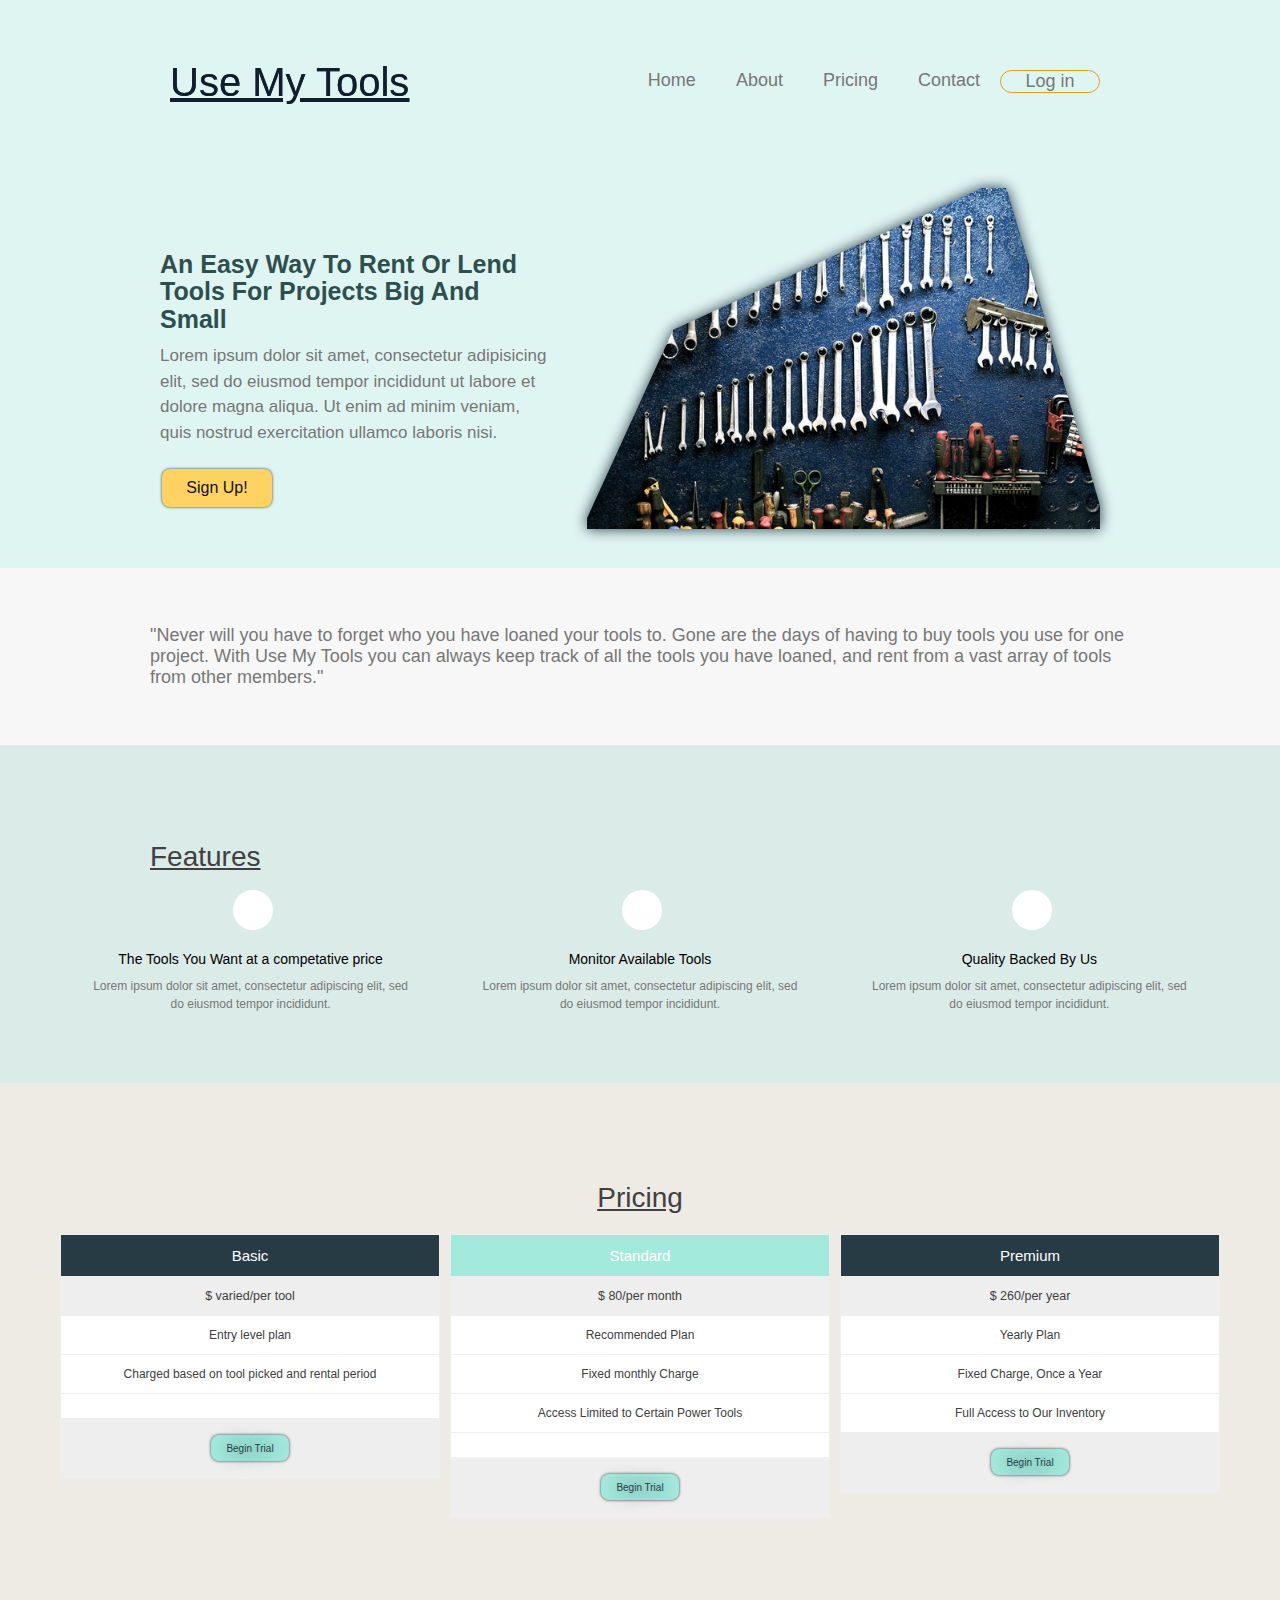
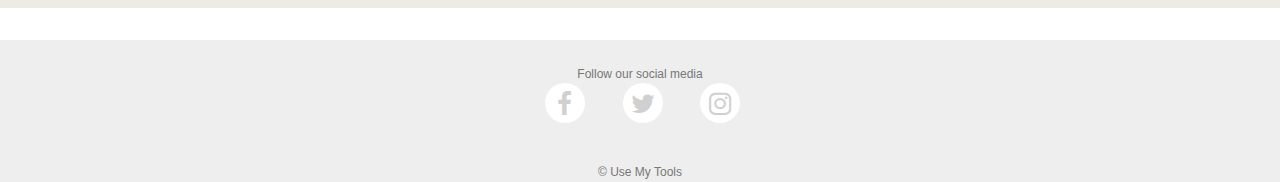
==== index.html @ adf3ab2c "About page completed" ====
<!DOCTYPE html>
<html lang="en">

<head>
  <meta charset="UTF-8">
  <meta name="viewport" content="width=device-width, initial-scale=1.0">
  <meta http-equiv="X-UA-Compatible" content="ie=edge">
  <link rel="stylesheet" href="http://cdnjs.cloudflare.com/ajax/libs/font-awesome/4.6.3/css/font-awesome.min.css">
  <link rel="stylesheet" href="css/index.css" type="text/css">
  <link rel="stylesheet" href="normalize.css" type="text/css">

  <title>Rent My Tools</title>
</head>

<body>
  <div class="first-section">
    <header class="landing container">
      <h1>Use My Tools</h1>
      <div class="navigation">
        <nav>
          <a href="index.html">Home</a>
          <a href="about.html">About</a>
          <a href=#>Pricing</a>
          <a href="#">Contact</a>
          <div class="lite">
            <a href="#">Log in</a>
          </div>
        </nav>
      </div>
    </header>

    <main class="container">
      <section class="top container">
        <h2>An Easy Way To Rent Or Lend Tools For Projects Big And Small</h2>
        <p>Lorem ipsum dolor sit amet, consectetur adipisicing elit, sed do eiusmod tempor incididunt ut labore et dolore magna aliqua. Ut enim ad minim veniam, quis nostrud exercitation ullamco laboris nisi. </p>
        <a href="#">
          <button class="btn">Sign Up!</button>
        </a>
      </section>
      <div class="figure">
        <img class="tools" src="img/img1.jpg" alt="tool workshop with blue background">
      </div>
    </main>
  </div>
  <div class="middle-section ">
    <div class="mission-statement container">
    <h4>"Never will you have to forget who you have loaned your tools to. Gone are the days of having to buy tools you use for one project. With Use My Tools you can always keep track of all the tools you have loaned, and rent from a vast array of
      tools from other members."
    </h4>
  </div>
  </div>

  <div class= "botm">
  <div class= "bottom-section container"><h3>Features</h3></div>
    <div class="grid3">
      <!-- <img class="icon1" src="icon1.PNG" alt=""> -->
      <a href="#" class="social-icons"><i class="fa fa-toolbox"></i></a>
      <h5>The Tools You Want at a competative price</h5>
      <p>Lorem ipsum dolor sit amet, consectetur adipiscing elit, sed do eiusmod tempor incididunt. </p>
    </div>
    <div class="grid3">
      <!-- <img class="icon2" src="icon2.PNG" alt=""> -->
      <a href="#" class="social-icons"><i class="fa fa-tools"></i></a>
      <h5>Monitor Available Tools</h5>
      <p>Lorem ipsum dolor sit amet, consectetur adipiscing elit, sed do eiusmod tempor incididunt. </p>
    </div>
    <div class="grid3">
      <!-- <img class="icon3" src="icon3.PNG" alt=""> -->
      <a href="#" class="social-icons"><i class="fa fa-hammer"></i></a>
      <h5>Quality Backed By Us</h5>
      <p>Lorem ipsum dolor sit amet, consectetur adipiscing elit, sed do eiusmod tempor incididunt. </p>
    </div>
  </div>

  <div class="pricing ">
    <div class="price2 ">
    <h3>Pricing</h3>
    <div class="flex-container">
  <div class="flex-item">
    <ul class="package ">
      <li class="header">Basic</li>
      <li class="gray">$ varied/per tool </li>
      <li>Entry level plan</li>
      <li>Charged based on tool picked and rental period</li>
      <li></li>
      <li class="gray">
        <button class = "btn2">Begin Trial</button>
      </li>
    </ul>
  </div>
  <div class="flex-item">
    <ul class="package ptag">
      <li class="header highlight">Standard</li>
      <li class="gray">$ 80/per month</li>
      <li>Recommended Plan</li>
      <li>Fixed monthly Charge</li>
      <li>Access Limited to Certain Power Tools<li>
      <li class="gray">
        <button class = "btn2">Begin Trial</button>
      </li>
    </ul>
  </div>
  <div class="flex-item">
   <ul class="package ptag">
      <li class="header">Premium</li>
      <li class="gray">$ 260/per year</li>
      <li>Yearly Plan</li>
      <li>Fixed Charge, Once a Year</li>
      <li>Full Access to Our Inventory</li>
      <li class="gray">
        <button class = "btn2">Begin Trial</button>
      </li>
    </ul>
  </div>
</div>
</div>
  </div>

</body>
<footer id="myFooter">
  <div class="footer-social">
    <p>Follow our social media</p>
    <a target="_blank" href="#" class="social-icons"><i class="fa fa-facebook"></i></a>
    <a target="_blank" href="#" class="social-icons"><i class="fa fa-twitter"></i></a>
    <a target="_blank" href="#" class="social-icons"><i class="fa fa-instagram"></i></a>
    <p class="footer-copyright">&copy; Use My Tools</p>
  </div>
</footer>


</html>
---- css/index.css ----
html {
  font-size: 62.5%;
}
h1,
h2,
h3,
h4,
h5 {
  margin-top: 20px;
  margin-bottom: 10px;
  font-weight: 500;
  line-height: 1.1;
}
h1 {
  font-size: 3.6rem;
  margin-bottom: 20px;
}
h2 {
  font-size: 3rem;
}
h3 {
  font-size: 2.4rem;
}
h4 {
  font-size: 1.8rem;
}
h5 {
  font-size: 1.4rem;
}
p {
  line-height: 1.5;
  font-size: 1.4rem;
  color: #777;
}
img {
  max-width: 100%;
  height: auto;
}
* {
  margin: 0;
  padding: 0;
  box-sizing: border-box;
}
body {
  font-family: "Helvetica Neue", Helvetica, Arial, sans-serif;
}
.container {
  max-width: 1000px;
  margin: 0 auto;
  padding: 0.7rem 1rem;
  width: 98%;
}
.first-section {
  background-color: #DFF5F2;
  color: #0d1926;
}
.first-section .landing {
  padding-top: 2rem;
}
.first-section h1 {
  font-size: 4rem;
  color: #111E2E;
  text-decoration: underline;
  filter: drop-shadow(0 0 0.3px #273B45);
}
.first-section p {
  font-size: 1.7rem;
  padding-bottom: 20px;
}
.first-section .top {
  width: 500px;
  padding-top: 30px;
}
header {
  display: flex;
  flex-direction: row;
  justify-content: space-between;
}
@media (max-width: 550px) {
  header {
    text-align: center;
  }
}
header nav {
  margin: 2rem auto 0;
  max-width: 600px;
  display: flex;
  flex-direction: row;
  padding: 30px;
}
header nav a {
  text-decoration: none;
  font-size: 1.8rem;
  color: #777;
  padding: 0 20px;
}
header nav a:hover {
  text-shadow: 0 8px 12px 0 rgba(0, 0, 0, 0.2);
  transform: scale(1.025);
}
header nav .lite {
  border: 1px solid #E19F20;
  width: 100px;
  border-radius: 50px;
  text-align: center;
}
main {
  display: flex;
  flex-direction: row;
}
main h2 {
  font-size: 25px;
}
@media (max-width: 550px) {
  main {
    display: flex;
    flex-direction: column;
  }
}
.figure {
  padding: 20px;
  filter: drop-shadow(0 0 7px #273B45);
}
.tools {
  clip-path: polygon(18% 42%, 80% 0%, 100% 100%, 0% 100%);
  padding: 10px;
  clip-path: padding: 10px;
}
.btn {
  border-radius: 0.8rem;
  background-color: #E19F20;
  color: #0A141E;
  width: 11rem;
  padding: 1rem 1.8rem;
  background-color: #ffd262;
  border-color: #e4b34f;
  box-shadow: 0 0 3px #273B45;
}
.middle-section {
  background-color: #f7f7f7;
  width: 100%;
  padding: 50px 30px;
}
.middle-section h4 {
  color: #777;
  line-height: 2.1rem;
  margin: 0;
}
.botm {
  background-color: #DBECE8;
  width: 100%;
  display: flex;
  flex-wrap: wrap;
  justify-content: center;
  padding: 70px 50px;
}
.botm .grid3 {
  padding: 0 30px;
  flex-basis: 33%;
  text-align: center;
}
.fa {
  font-size: 26px;
  margin-right: 15px;
  margin-left: 20px;
  background-color: white;
  color: #d0d0d0;
  border-radius: 51%;
  /* padding: 10px; */
  height: 40px;
  width: 40px;
  text-align: center;
  line-height: 43px;
  text-decoration: none;
  transition: color 0.2s;
}
.pricing {
  color: #404040;
  background: #eeebe4;
  text-align: center;
  display: flex;
  flex-direction: column;
  padding: 80px 50px;
}
h3 {
  font-size: 28px;
  text-decoration: underline;
  color: #404040;
}
.flex-container {
  display: flex;
  padding: 1rem;
}
.flex-item {
  flex: 1;
  width: 0;
}
.flex-item:not(:last-child) {
  margin-right: 1rem;
}
.package {
  border: 1px solid #eee;
  list-style-type: none;
  margin: 0;
  padding: 0;
  transition: 0.25s;
}
.package:hover {
  box-shadow: 0 8px 12px 0 rgba(0, 0, 0, 0.2);
  transform: scale(1.025);
}
.package .header {
  background-color: #273B45;
  color: #fff;
  font-size: 1.5rem;
}
.package .highlight {
  background-color: #A3EADD;
}
.package li {
  background-color: #fff;
  border-bottom: 1px solid #eee;
  padding: 1.2rem;
  text-align: center;
}
.package .gray {
  background-color: #eee;
  font-size: 1.25rem;
}
.btn2 {
  background-color: #A3EADD;
  border: none;
  border-radius: 0.8rem;
  color: #273B45;
  cursor: pointer;
  padding: 0.75rem 1.5rem;
  font-size: 1rem;
  box-shadow: 0 0 3px #273B45;
  text-shadow: 0 0 20px #273B45;
}
@media (max-width: 880px) {
  button {
    padding: 0.75rem;
  }
}
@media (max-width: 550px) {
  .flex-container {
    flex-wrap: wrap;
  }
  .flex-item {
    flex: 0 0 100%;
    margin-bottom: 1rem;
    width: 100%;
  }
  .flex-item .package:hover {
    box-shadow: none;
    transform: none;
  }
}
#myFooter {
  padding-top: 32px;
}
#myFooter .container {
  text-align: center;
}
#myFooter .footer-copyright {
  margin-top: 40px;
  text-align: center;
  color: #777;
}
#myFooter li {
  display: inline-block;
  margin: 0px 15px;
  line-height: 2;
}
#myFooter .footer-social {
  text-align: center;
  padding-top: 25px;
  padding-bottom: 1px;
  background-color: #eee;
}
#myFooter .fa {
  font-size: 26px;
  margin-right: 15px;
  margin-left: 20px;
  background-color: white;
  color: #d0d0d0;
  border-radius: 51%;
  /* padding: 10px; */
  height: 40px;
  width: 40px;
  text-align: center;
  line-height: 43px;
  text-decoration: none;
  transition: color 0.2s;
}
#myFooter .fa-facebook:hover {
  color: #2b55ff;
}
#myFooter .fa-facebook:focus {
  color: #2b55ff;
}
#myFooter .fa-instagram:hover {
  color: red;
}
#myFooter .fa-instagram:focus {
  color: red;
}
#myFooter .fa-twitter:hover {
  color: #00aced;
}
#myFooter .fa-twitter:focus {
  color: #00aced;
}
#myFooter {
  flex: 0 0 auto;
  -webkit-flex: 0 0 auto;
}
h1 {
  padding: 20px;
}
.top-content {
  display: flex;
  justify-content: space-between;
  padding: 30px;
  border-bottom: double #f7be16;
  margin: 20px;
}
.bottom-content {
  display: flex;
  justify-content: space-between;
  padding: 30px;
  margin: 20px;
}
.container {
  width: 1000px;
  margin: auto;
}
.staff-img {
  width: 300px;
  padding: 5px;
  border: 1px solid #bbded6;
  border-radius: 40%;
}
h2 {
  width: 100%;
  font-weight: bold;
  color: darkslategray;
  font-size: 2rem;
}
p {
  font-size: 1.2rem;
}
ul {
  list-style-type: circle;
  font-size: 1.2rem;
}
button {
  background-color: #F7BE16;
  border: none;
  color: white;
  padding: 15px 32px;
  text-align: center;
  text-decoration: none;
  display: inline-block;
  font-size: 16px;
  margin: 4px 2px;
  border-radius: 12px;
  cursor: pointer;
}
@media (max-width: 550px) {
  .container {
    display: flex;
    flex-direction: column;
    width: 500px;
    margin: 10px auto;
  }
  header {
    text-align: center;
  }
  .top-content {
    flex-direction: column;
    justify-content: center;
    text-align: center;
  }
  .bottom-content {
    flex-direction: column;
    justify-content: center;
    text-align: center;
  }
}
@media (max-width: 880px) {
  .container {
    display: flex;
    flex-direction: column;
    width: 500px;
    margin: 10px auto;
  }
  header {
    text-align: center;
  }
  .top-content {
    flex-direction: column;
    justify-content: center;
    text-align: center;
  }
  .bottom-content {
    flex-direction: column;
    justify-content: center;
    text-align: center;
  }
  .reverse {
    flex-direction: column-reverse;
  }
}
.about h3 {
  padding: 10px 20px;
  color: #216583;
  background-color: #bbded6;
  text-align: center;
}
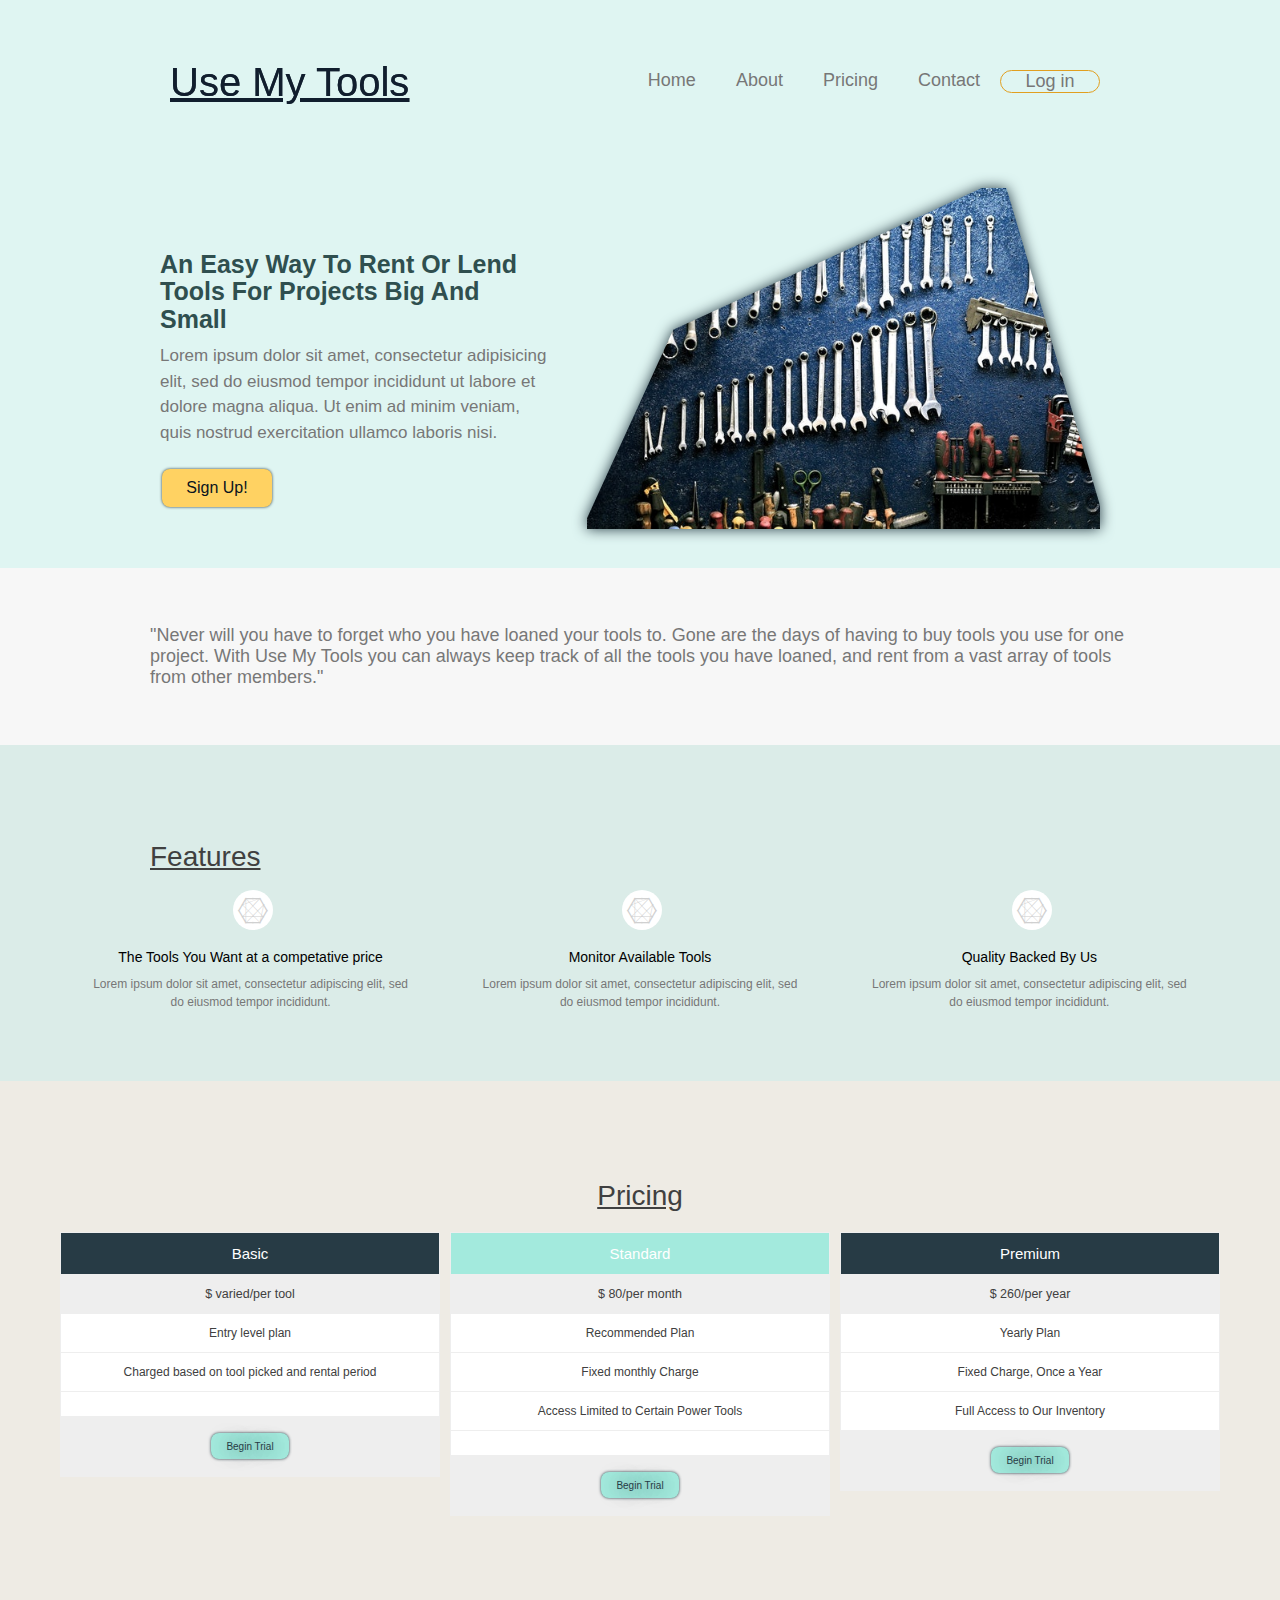
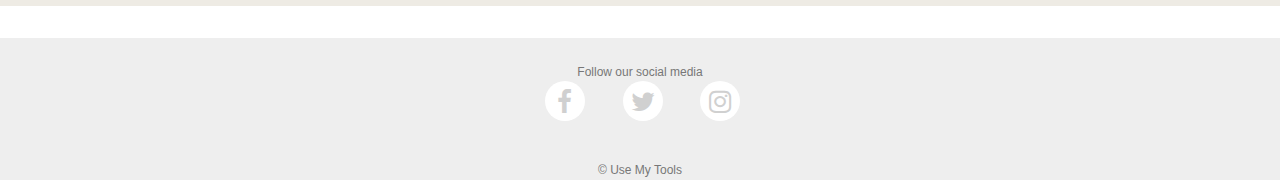
==== commit dfaf9344: "Update fixed icons" ====
--- a/index.html
+++ b/index.html
@@ -53,20 +53,17 @@
   <div class= "botm">
   <div class= "bottom-section container"><h3>Features</h3></div>
     <div class="grid3">
-      <!-- <img class="icon1" src="icon1.PNG" alt=""> -->
-      <a href="#" class="social-icons"><i class="fa fa-toolbox"></i></a>
+      <a href="#" class="social-icons"><i class="fa fa-connectdevelop"></i></a>
       <h5>The Tools You Want at a competative price</h5>
       <p>Lorem ipsum dolor sit amet, consectetur adipiscing elit, sed do eiusmod tempor incididunt. </p>
     </div>
     <div class="grid3">
-      <!-- <img class="icon2" src="icon2.PNG" alt=""> -->
-      <a href="#" class="social-icons"><i class="fa fa-tools"></i></a>
+      <a href="#" class="social-icons"><i class="fa fa-connectdevelop"></i></a>
       <h5>Monitor Available Tools</h5>
       <p>Lorem ipsum dolor sit amet, consectetur adipiscing elit, sed do eiusmod tempor incididunt. </p>
     </div>
     <div class="grid3">
-      <!-- <img class="icon3" src="icon3.PNG" alt=""> -->
-      <a href="#" class="social-icons"><i class="fa fa-hammer"></i></a>
+      <a href="#" class="social-icons"><i class="fa fa-connectdevelop"></i></a>
       <h5>Quality Backed By Us</h5>
       <p>Lorem ipsum dolor sit amet, consectetur adipiscing elit, sed do eiusmod tempor incididunt. </p>
     </div>
@@ -115,7 +112,6 @@
 </div>
 </div>
   </div>
-
 </body>
 <footer id="myFooter">
   <div class="footer-social">
--- a/css/index.css
+++ b/css/index.css
@@ -368,54 +368,56 @@
   border-radius: 12px;
   cursor: pointer;
 }
-@media (max-width: 550px) {
-  .container {
-    display: flex;
-    flex-direction: column;
-    width: 500px;
-    margin: 10px auto;
-  }
-  header {
-    text-align: center;
-  }
-  .top-content {
-    flex-direction: column;
-    justify-content: center;
-    text-align: center;
-  }
-  .bottom-content {
-    flex-direction: column;
-    justify-content: center;
-    text-align: center;
-  }
-}
-@media (max-width: 880px) {
-  .container {
-    display: flex;
-    flex-direction: column;
-    width: 500px;
-    margin: 10px auto;
-  }
-  header {
-    text-align: center;
-  }
-  .top-content {
-    flex-direction: column;
-    justify-content: center;
-    text-align: center;
-  }
-  .bottom-content {
-    flex-direction: column;
-    justify-content: center;
-    text-align: center;
-  }
-  .reverse {
-    flex-direction: column-reverse;
-  }
-}
 .about h3 {
   padding: 10px 20px;
   color: #216583;
   background-color: #bbded6;
   text-align: center;
 }
+@media (max-width: 550px) {
+  .container {
+    display: flex;
+    flex-direction: column;
+    width: 500px;
+    margin: 10px auto;
+  }
+  header {
+    text-align: center;
+  }
+  .top-content {
+    flex-direction: column;
+    justify-content: center;
+    text-align: center;
+  }
+  .bottom-content {
+    flex-direction: column;
+    justify-content: center;
+    text-align: center;
+  }
+}
+@media (max-width: 880px) {
+  .container {
+    display: flex;
+    flex-direction: column;
+    width: 500px;
+    margin: 10px auto;
+  }
+  header {
+    text-align: center;
+  }
+  .top-content {
+    flex-direction: column;
+    justify-content: center;
+    text-align: center;
+  }
+  .bottom-content {
+    flex-direction: column;
+    justify-content: center;
+    text-align: center;
+  }
+  .reverse {
+    display: flex;
+    flex-direction: column-reverse;
+    justify-content: center;
+  }
+}
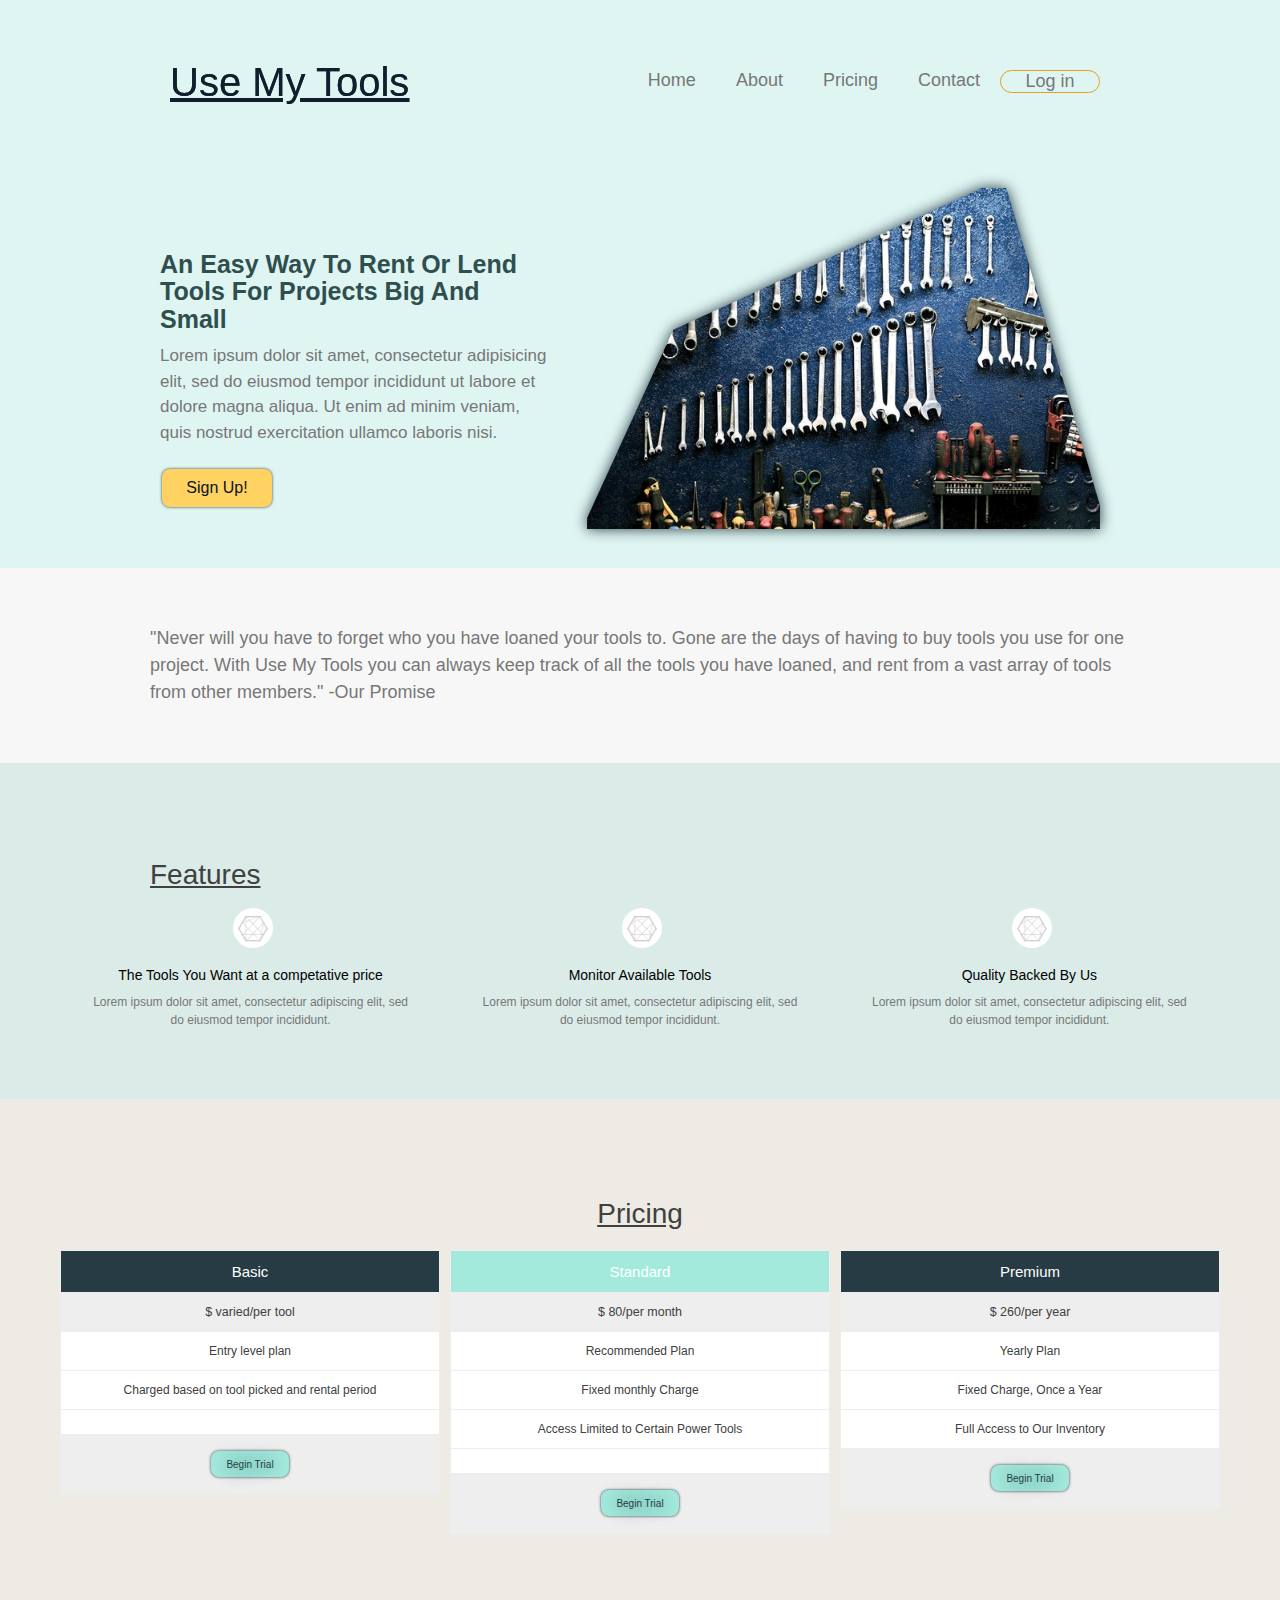
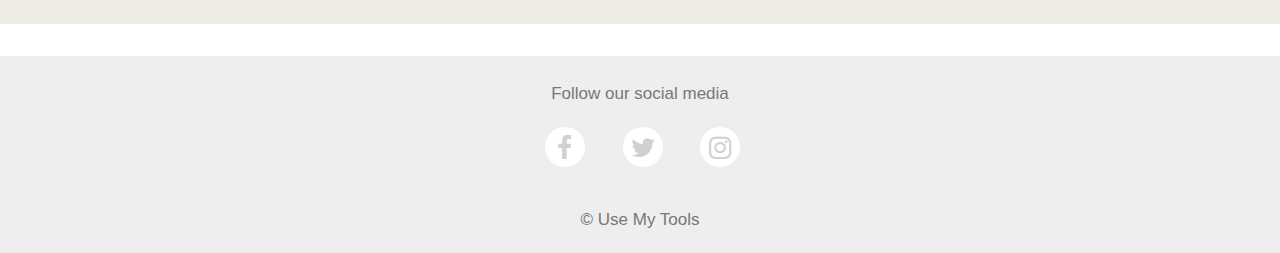
==== commit 965b9a14: "Update still making teaks" ====
--- a/index.html
+++ b/index.html
@@ -5,7 +5,7 @@
   <meta charset="UTF-8">
   <meta name="viewport" content="width=device-width, initial-scale=1.0">
   <meta http-equiv="X-UA-Compatible" content="ie=edge">
-  <link rel="stylesheet" href="http://cdnjs.cloudflare.com/ajax/libs/font-awesome/4.6.3/css/font-awesome.min.css">
+  <link rel="stylesheet" href="https://cdnjs.cloudflare.com/ajax/libs/font-awesome/4.6.3/css/font-awesome.min.css">
   <link rel="stylesheet" href="css/index.css" type="text/css">
   <link rel="stylesheet" href="normalize.css" type="text/css">
 
@@ -45,7 +45,7 @@
   <div class="middle-section ">
     <div class="mission-statement container">
     <h4>"Never will you have to forget who you have loaned your tools to. Gone are the days of having to buy tools you use for one project. With Use My Tools you can always keep track of all the tools you have loaned, and rent from a vast array of
-      tools from other members."
+      tools from other members."  -Our Promise
     </h4>
   </div>
   </div>
--- a/css/index.css
+++ b/css/index.css
@@ -45,7 +45,7 @@
   font-family: "Helvetica Neue", Helvetica, Arial, sans-serif;
 }
 .container {
-  max-width: 1000px;
+  max-width: 100%;
   margin: 0 auto;
   padding: 0.7rem 1rem;
   width: 98%;
@@ -143,7 +143,7 @@
 }
 .middle-section h4 {
   color: #777;
-  line-height: 2.1rem;
+  line-height: 2.7rem;
   margin: 0;
 }
 .botm {
@@ -263,6 +263,10 @@
 #myFooter .container {
   text-align: center;
 }
+#myFooter p {
+  font-size: 1.7rem;
+  padding-bottom: 20px;
+}
 #myFooter .footer-copyright {
   margin-top: 40px;
   text-align: center;
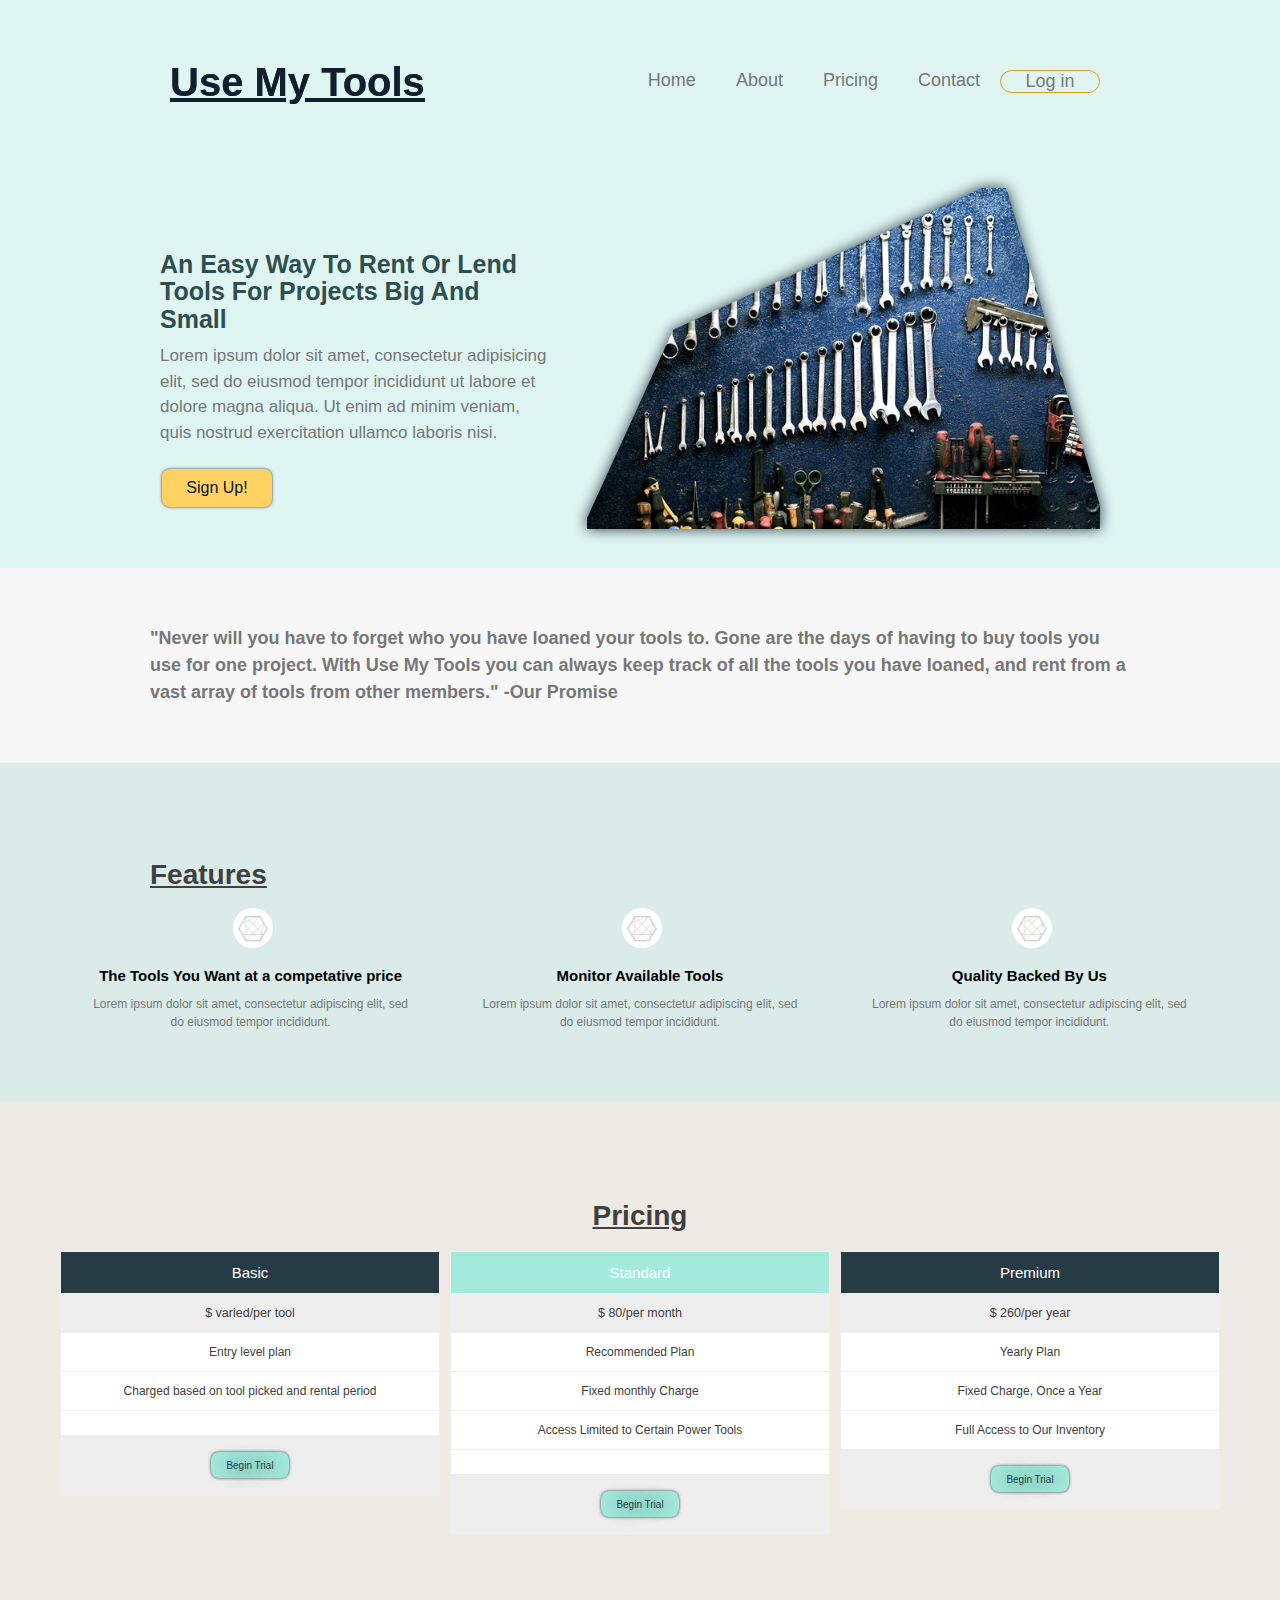
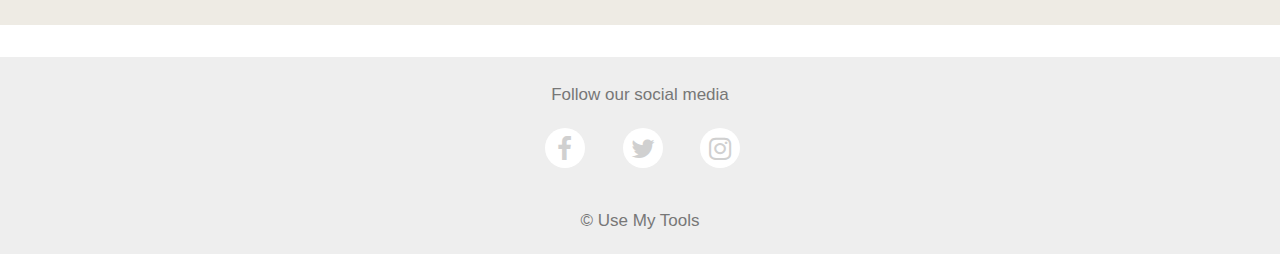
==== commit 02f8c996: "Updating what  have now so to test the deployed site" ====
--- a/index.html
+++ b/index.html
@@ -7,7 +7,6 @@
   <meta http-equiv="X-UA-Compatible" content="ie=edge">
   <link rel="stylesheet" href="https://cdnjs.cloudflare.com/ajax/libs/font-awesome/4.6.3/css/font-awesome.min.css">
   <link rel="stylesheet" href="css/index.css" type="text/css">
-  <link rel="stylesheet" href="normalize.css" type="text/css">
 
   <title>Rent My Tools</title>
 </head>
--- a/css/index.css
+++ b/css/index.css
@@ -8,7 +8,6 @@
 h5 {
   margin-top: 20px;
   margin-bottom: 10px;
-  font-weight: 500;
   line-height: 1.1;
 }
 h1 {
@@ -25,7 +24,7 @@
   font-size: 1.8rem;
 }
 h5 {
-  font-size: 1.4rem;
+  font-size: 1.5rem;
 }
 p {
   line-height: 1.5;
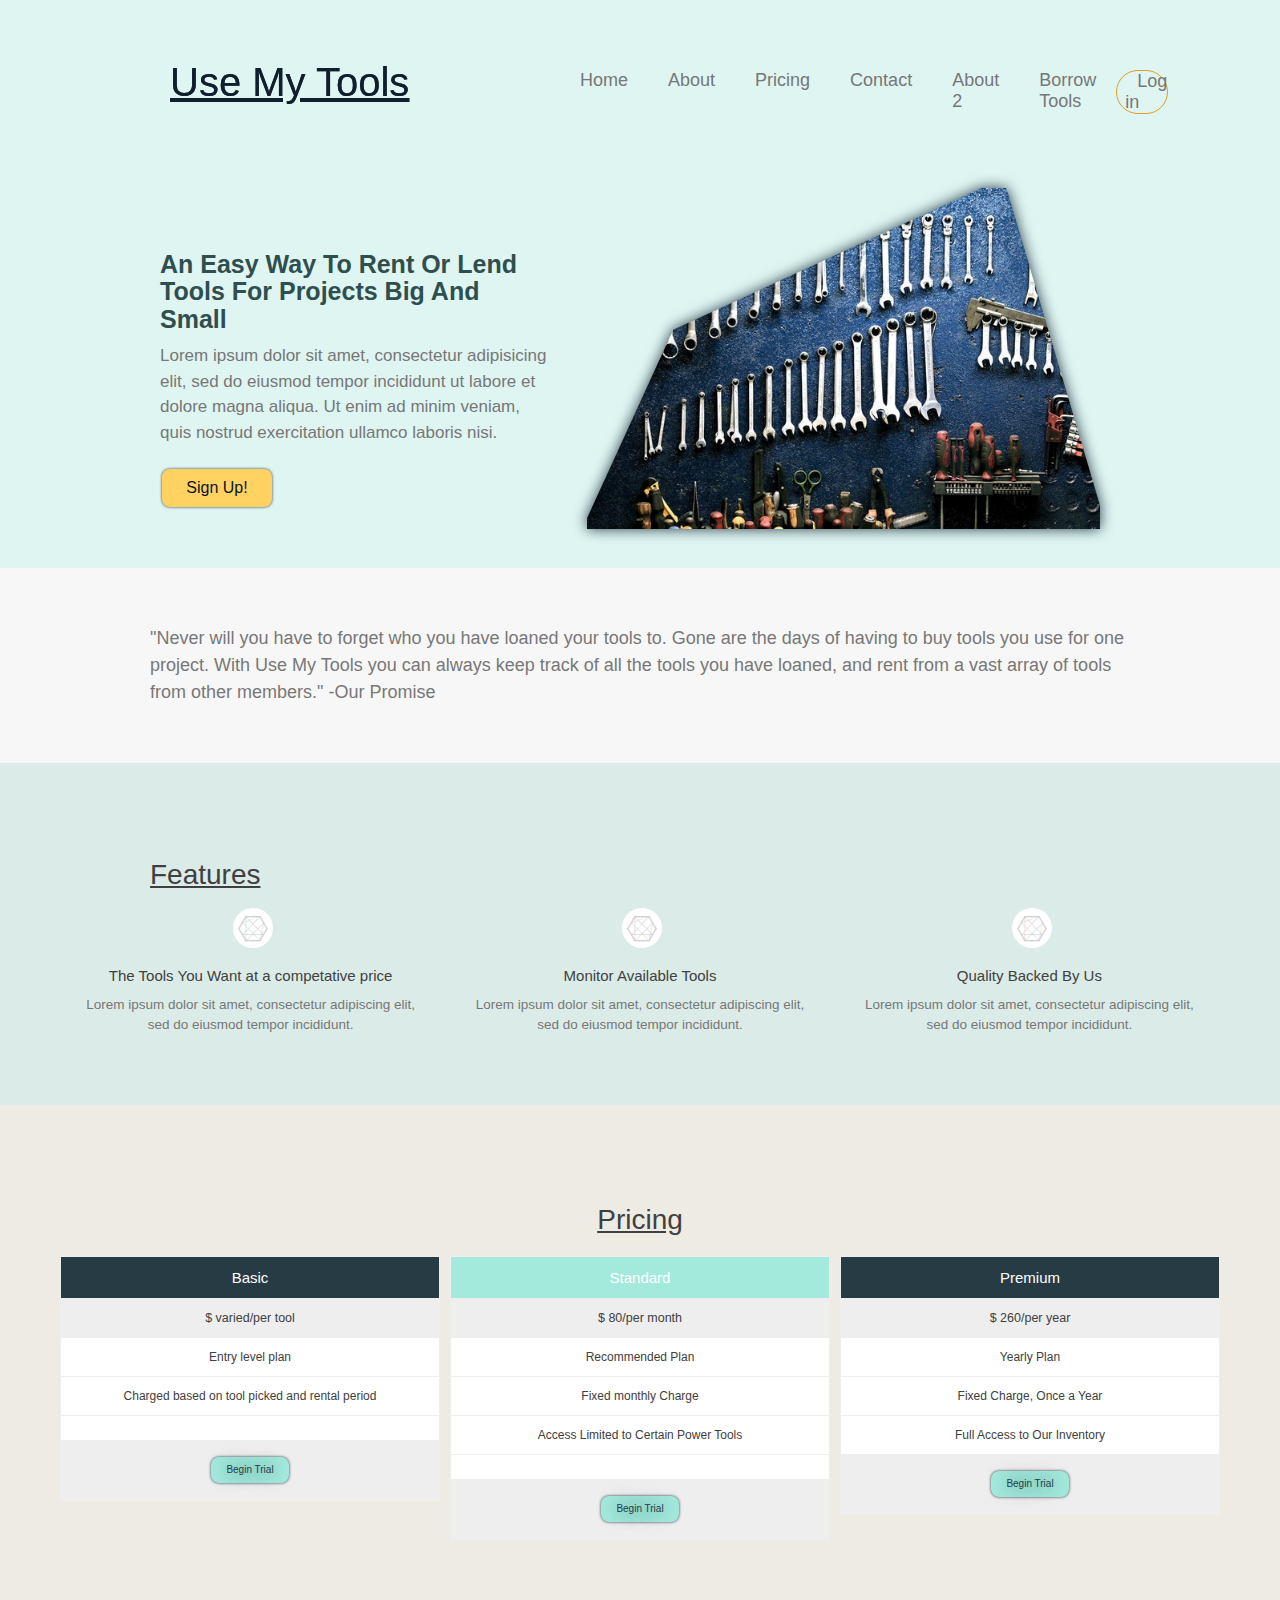
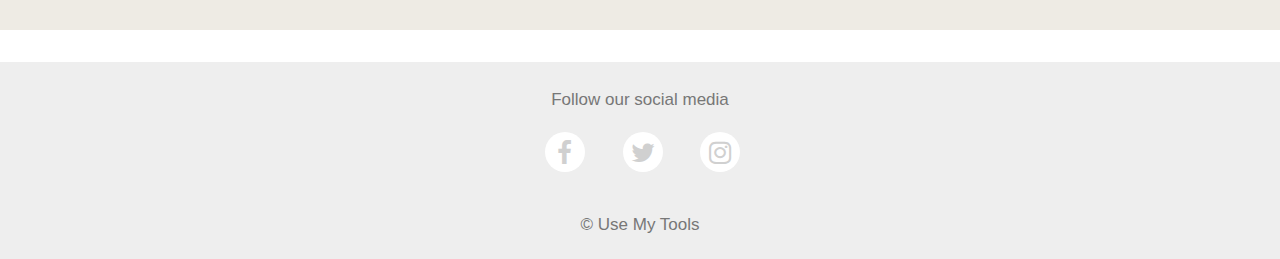
==== commit 7f2f066c: "trying to fix my nav bar" ====
--- a/index.html
+++ b/index.html
@@ -21,6 +21,8 @@
           <a href="about.html">About</a>
           <a href=#>Pricing</a>
           <a href="#">Contact</a>
+          <a href="https://stoic-wing-663048.netlify.com/index.html">About 2</a>
+          <a href="https://stoic-wing-663048.netlify.com/borrow.html">Borrow Tools</a>
           <div class="lite">
             <a href="#">Log in</a>
           </div>
--- a/css/index.css
+++ b/css/index.css
@@ -8,6 +8,7 @@
 h5 {
   margin-top: 20px;
   margin-bottom: 10px;
+  font-weight: 500;
   line-height: 1.1;
 }
 h1 {
@@ -25,6 +26,7 @@
 }
 h5 {
   font-size: 1.5rem;
+  color: #404040;
 }
 p {
   line-height: 1.5;
@@ -352,7 +354,7 @@
   font-size: 2rem;
 }
 p {
-  font-size: 1.2rem;
+  font-size: 1.35rem;
 }
 ul {
   list-style-type: circle;
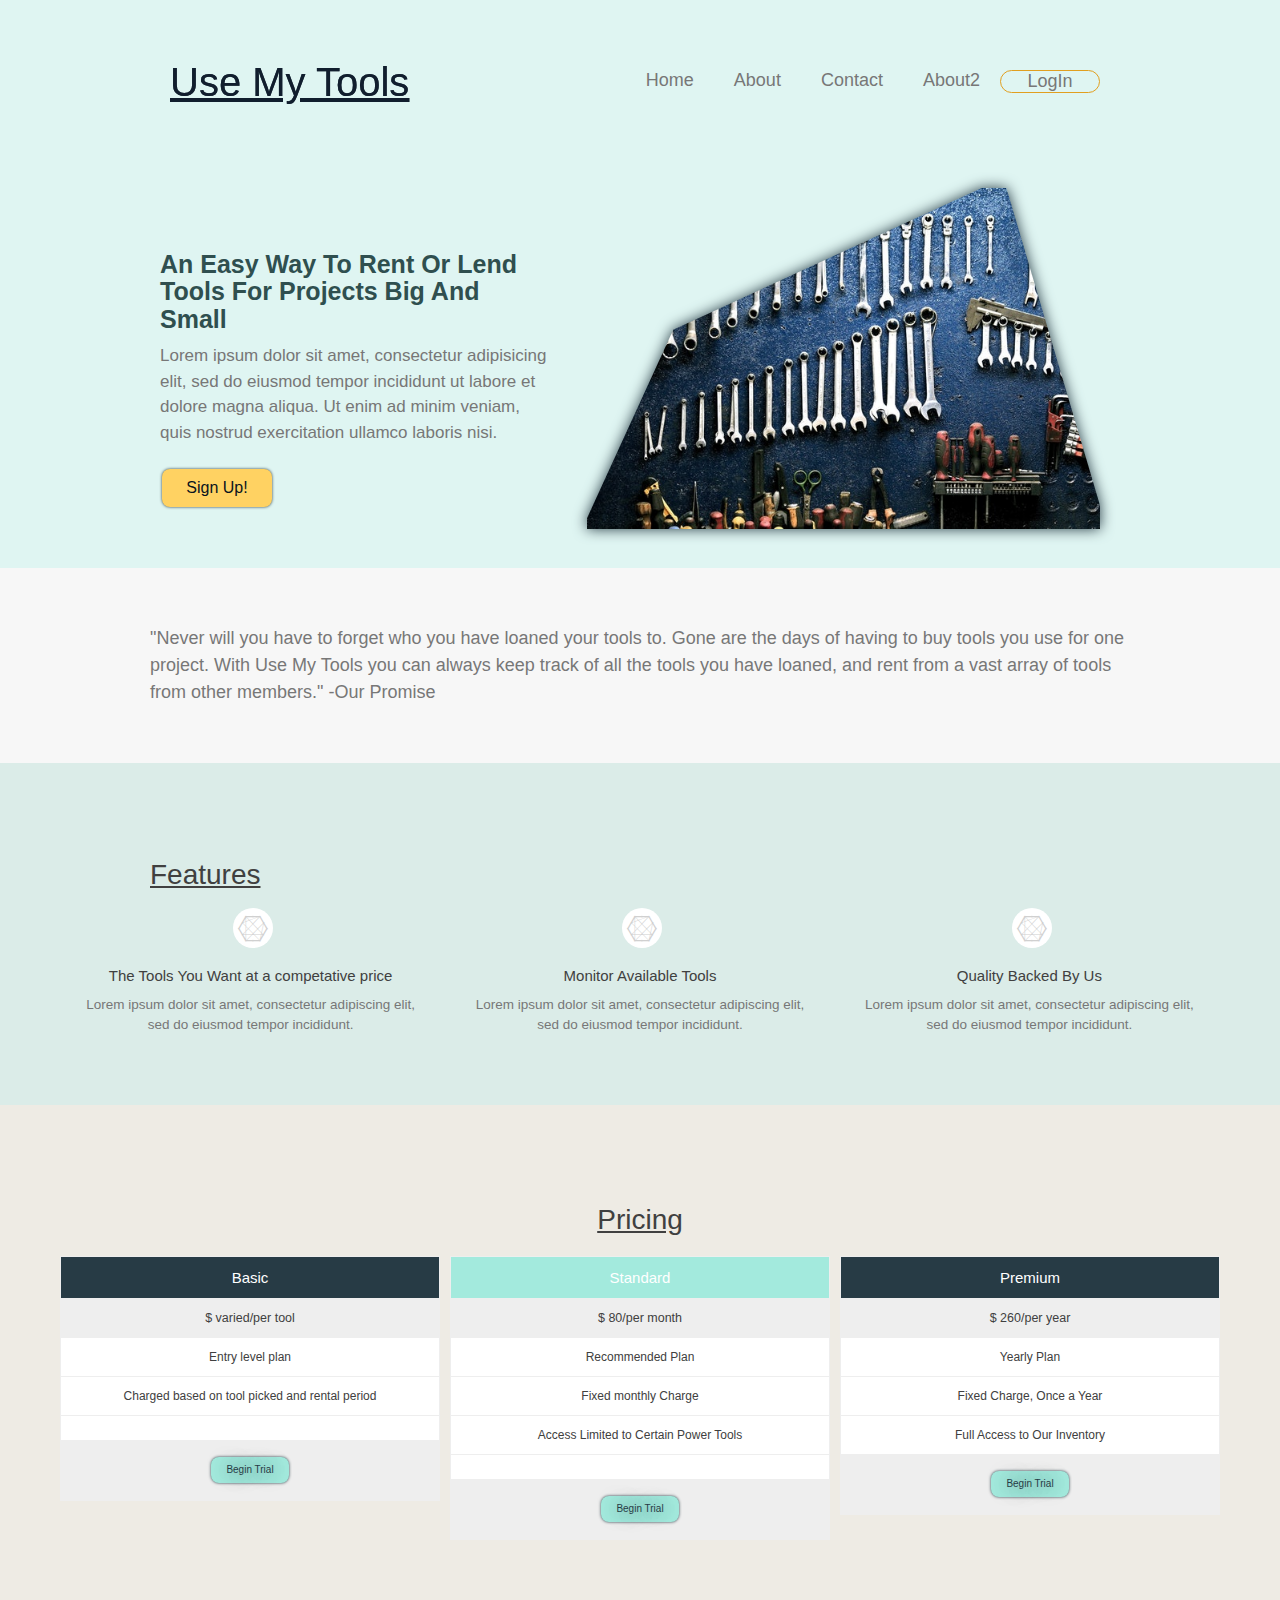
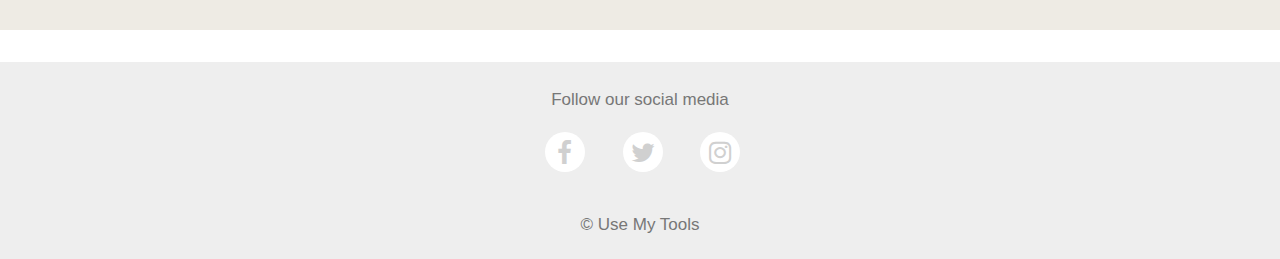
==== commit f09f89ca: "debugged my nav bar" ====
--- a/index.html
+++ b/index.html
@@ -19,13 +19,9 @@
         <nav>
           <a href="index.html">Home</a>
           <a href="about.html">About</a>
-          <a href=#>Pricing</a>
           <a href="#">Contact</a>
-          <a href="https://stoic-wing-663048.netlify.com/index.html">About 2</a>
-          <a href="https://stoic-wing-663048.netlify.com/borrow.html">Borrow Tools</a>
-          <div class="lite">
-            <a href="#">Log in</a>
-          </div>
+          <a href="https://stoic-wing-663048.netlify.com/index.html">About2</a>
+            <a href="#" class="lite">LogIn</a>
         </nav>
       </div>
     </header>
@@ -123,6 +119,4 @@
     <p class="footer-copyright">&copy; Use My Tools</p>
   </div>
 </footer>
-
-
 </html>
--- a/css/index.css
+++ b/css/index.css
@@ -88,6 +88,14 @@
   display: flex;
   flex-direction: row;
   padding: 30px;
+}
+@media (max-width: 880px) {
+  header nav {
+    margin: 0px;
+    display: flex;
+    justify-content: center;
+    padding: 0 10px;
+  }
 }
 header nav a {
   text-decoration: none;
